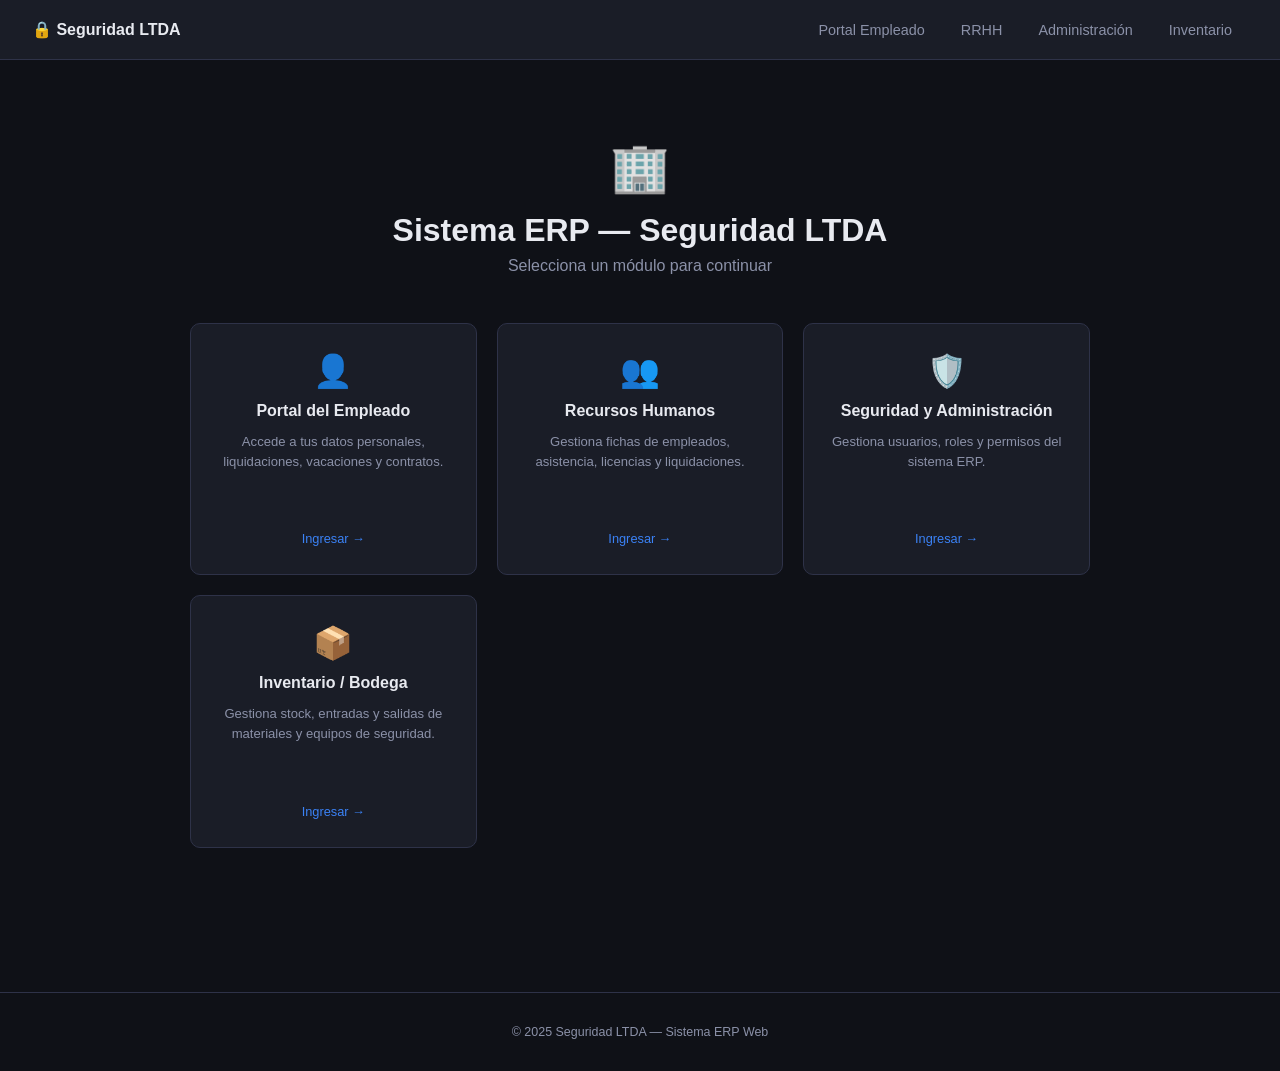
==== index.html @ ea44363c "index y README.md base" ====
<!DOCTYPE html>
<html lang="es">
<head>
  <meta charset="UTF-8" />
  <meta name="viewport" content="width=device-width, initial-scale=1.0" />
  <title>ERP — Seguridad LTDA</title>
  <style>
    :root {
      --color-bg: #0f1117;
      --color-card: #1a1d27;
      --color-border: #2e3248;
      --color-accent: #3b82f6;
      --color-accent-hover: #2563eb;
      --color-text-primary: #e8eaf0;
      --color-text-secondary: #8b91a8;
      --font-main: 'Segoe UI', 'Helvetica Neue', sans-serif;
    }

    *, *::before, *::after { box-sizing: border-box; margin: 0; padding: 0; }

    body {
      font-family: var(--font-main);
      background-color: var(--color-bg);
      color: var(--color-text-primary);
      min-height: 100vh;
    }

    .navbar {
      background-color: var(--color-card);
      border-bottom: 1px solid var(--color-border);
      padding: 0 2rem;
      display: flex;
      align-items: center;
      justify-content: space-between;
      height: 60px;
    }

    .navbar-brand {
      display: flex;
      align-items: center;
      gap: 0.5rem;
      font-size: 1rem;
      font-weight: 700;
      color: var(--color-text-primary);
    }

    .navbar-nav { display: flex; gap: 0.25rem; list-style: none; }

    .navbar-nav a {
      display: block;
      padding: 0.5rem 1rem;
      border-radius: 6px;
      color: var(--color-text-secondary);
      text-decoration: none;
      font-size: 0.9rem;
      transition: background-color 0.2s, color 0.2s;
    }

    .navbar-nav a:hover { background-color: #22263a; color: var(--color-text-primary); }

    .hero {
      display: flex;
      flex-direction: column;
      align-items: center;
      justify-content: center;
      padding: 5rem 2rem;
      text-align: center;
    }

    .hero-icon { font-size: 3rem; margin-bottom: 1rem; }
    .hero h1 { font-size: 2rem; font-weight: 700; margin-bottom: 0.5rem; }
    .hero p { color: var(--color-text-secondary); font-size: 1rem; margin-bottom: 3rem; }

    .modules-grid {
      display: grid;
      grid-template-columns: repeat(auto-fit, minmax(220px, 1fr));
      gap: 1.25rem;
      width: 100%;
      max-width: 900px;
    }

    .module-card {
      background-color: var(--color-card);
      border: 1px solid var(--color-border);
      border-radius: 10px;
      padding: 1.75rem 1.5rem;
      text-decoration: none;
      color: var(--color-text-primary);
      transition: border-color 0.2s, transform 0.15s;
      display: flex;
      flex-direction: column;
      gap: 0.75rem;
    }

    .module-card:hover { border-color: var(--color-accent); transform: translateY(-3px); }
    .module-card .module-icon { font-size: 2rem; }
    .module-card h3 { font-size: 1rem; font-weight: 600; }
    .module-card p { font-size: 0.82rem; color: var(--color-text-secondary); line-height: 1.5; }
    .module-card .module-arrow { font-size: 0.8rem; color: var(--color-accent); margin-top: auto; }

    .footer {
      text-align: center;
      padding: 2rem;
      font-size: 0.78rem;
      color: var(--color-text-secondary);
      border-top: 1px solid var(--color-border);
      margin-top: 4rem;
    }

    @media (max-width: 600px) {
      .navbar-nav { display: none; }
      .hero h1 { font-size: 1.5rem; }
    }
  </style>
</head>
<body>

  <nav class="navbar">
    <div class="navbar-brand">🔒 Seguridad LTDA</div>
    <ul class="navbar-nav">
      <li><a href="modulos/portal empleado/ERPS 7/login.html">Portal Empleado</a></li>
      <li><a href="modulos/portal empleado/ERPS 7/login.html">RRHH</a></li>
      <li><a href="modulos/seguridad y administracion/ERPS 17/index.html">Administración</a></li>
      <li><a href="">Inventario</a></li>
    </ul>
  </nav>

  <section class="hero">
    <div class="hero-icon">🏢</div>
    <h1>Sistema ERP — Seguridad LTDA</h1>
    <p>Selecciona un módulo para continuar</p>

    <div class="modules-grid">

      <a class="module-card" href="modulos/portal empleado/ERPS 7/login.html">
        <div class="module-icon">👤</div>
        <h3>Portal del Empleado</h3>
        <p>Accede a tus datos personales, liquidaciones, vacaciones y contratos.</p>
        <span class="module-arrow">Ingresar →</span>
      </a>

      <a class="module-card" href="modulos/portal empleado/ERPS 7/login.html">
        <div class="module-icon">👥</div>
        <h3>Recursos Humanos</h3>
        <p>Gestiona fichas de empleados, asistencia, licencias y liquidaciones.</p>
        <span class="module-arrow">Ingresar →</span>
      </a>

      <a class="module-card" href="modulos/seguridad y administracion/ERPS 17/index.html">
        <div class="module-icon">🛡️</div>
        <h3>Seguridad y Administración</h3>
        <p>Gestiona usuarios, roles y permisos del sistema ERP.</p>
        <span class="module-arrow">Ingresar →</span>
      </a>

      <a class="module-card" href="">
        <div class="module-icon">📦</div>
        <h3>Inventario / Bodega</h3>
        <p>Gestiona stock, entradas y salidas de materiales y equipos de seguridad.</p>
        <span class="module-arrow">Ingresar →</span>
      </a>

    </div>
  </section>

  <footer class="footer">
    © 2025 Seguridad LTDA — Sistema ERP Web
  </footer>

</body>
</html>
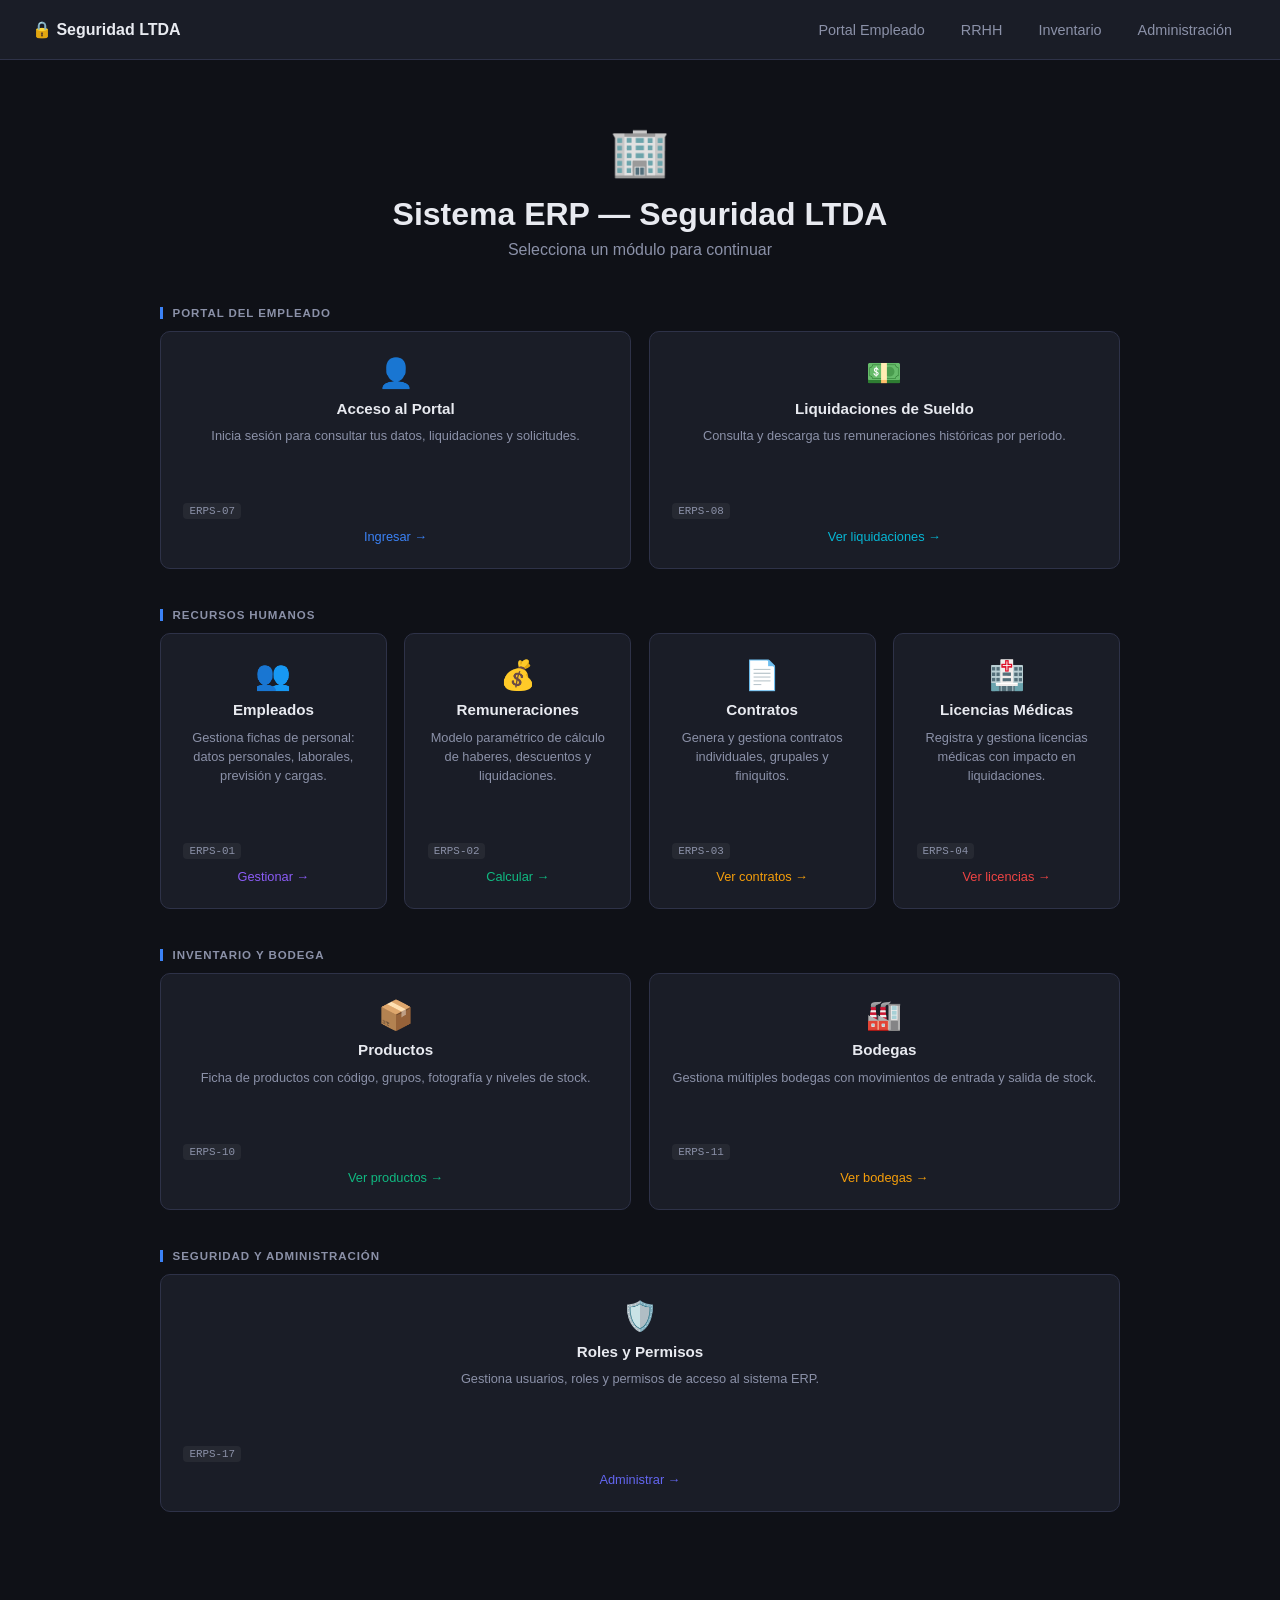
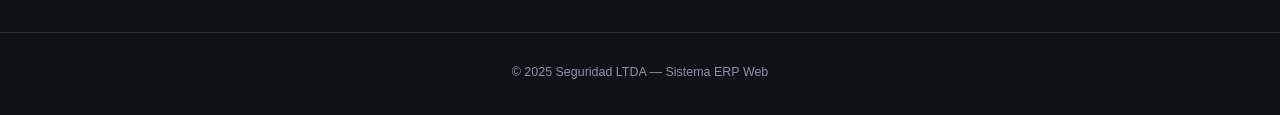
==== commit d33b4516: "pagina inicial separa en html y css aparte, y acceso a distintos modulos" ====
--- a/index.html
+++ b/index.html
@@ -4,124 +4,17 @@
   <meta charset="UTF-8" />
   <meta name="viewport" content="width=device-width, initial-scale=1.0" />
   <title>ERP — Seguridad LTDA</title>
-  <style>
-    :root {
-      --color-bg: #0f1117;
-      --color-card: #1a1d27;
-      --color-border: #2e3248;
-      --color-accent: #3b82f6;
-      --color-accent-hover: #2563eb;
-      --color-text-primary: #e8eaf0;
-      --color-text-secondary: #8b91a8;
-      --font-main: 'Segoe UI', 'Helvetica Neue', sans-serif;
-    }
-
-    *, *::before, *::after { box-sizing: border-box; margin: 0; padding: 0; }
-
-    body {
-      font-family: var(--font-main);
-      background-color: var(--color-bg);
-      color: var(--color-text-primary);
-      min-height: 100vh;
-    }
-
-    .navbar {
-      background-color: var(--color-card);
-      border-bottom: 1px solid var(--color-border);
-      padding: 0 2rem;
-      display: flex;
-      align-items: center;
-      justify-content: space-between;
-      height: 60px;
-    }
-
-    .navbar-brand {
-      display: flex;
-      align-items: center;
-      gap: 0.5rem;
-      font-size: 1rem;
-      font-weight: 700;
-      color: var(--color-text-primary);
-    }
-
-    .navbar-nav { display: flex; gap: 0.25rem; list-style: none; }
-
-    .navbar-nav a {
-      display: block;
-      padding: 0.5rem 1rem;
-      border-radius: 6px;
-      color: var(--color-text-secondary);
-      text-decoration: none;
-      font-size: 0.9rem;
-      transition: background-color 0.2s, color 0.2s;
-    }
-
-    .navbar-nav a:hover { background-color: #22263a; color: var(--color-text-primary); }
-
-    .hero {
-      display: flex;
-      flex-direction: column;
-      align-items: center;
-      justify-content: center;
-      padding: 5rem 2rem;
-      text-align: center;
-    }
-
-    .hero-icon { font-size: 3rem; margin-bottom: 1rem; }
-    .hero h1 { font-size: 2rem; font-weight: 700; margin-bottom: 0.5rem; }
-    .hero p { color: var(--color-text-secondary); font-size: 1rem; margin-bottom: 3rem; }
-
-    .modules-grid {
-      display: grid;
-      grid-template-columns: repeat(auto-fit, minmax(220px, 1fr));
-      gap: 1.25rem;
-      width: 100%;
-      max-width: 900px;
-    }
-
-    .module-card {
-      background-color: var(--color-card);
-      border: 1px solid var(--color-border);
-      border-radius: 10px;
-      padding: 1.75rem 1.5rem;
-      text-decoration: none;
-      color: var(--color-text-primary);
-      transition: border-color 0.2s, transform 0.15s;
-      display: flex;
-      flex-direction: column;
-      gap: 0.75rem;
-    }
-
-    .module-card:hover { border-color: var(--color-accent); transform: translateY(-3px); }
-    .module-card .module-icon { font-size: 2rem; }
-    .module-card h3 { font-size: 1rem; font-weight: 600; }
-    .module-card p { font-size: 0.82rem; color: var(--color-text-secondary); line-height: 1.5; }
-    .module-card .module-arrow { font-size: 0.8rem; color: var(--color-accent); margin-top: auto; }
-
-    .footer {
-      text-align: center;
-      padding: 2rem;
-      font-size: 0.78rem;
-      color: var(--color-text-secondary);
-      border-top: 1px solid var(--color-border);
-      margin-top: 4rem;
-    }
-
-    @media (max-width: 600px) {
-      .navbar-nav { display: none; }
-      .hero h1 { font-size: 1.5rem; }
-    }
-  </style>
+  <link rel="stylesheet" href="styles.css">
 </head>
 <body>
 
   <nav class="navbar">
-    <div class="navbar-brand">🔒 Seguridad LTDA</div>
+    <a class="navbar-brand" href="index.html">🔒 Seguridad LTDA</a>
     <ul class="navbar-nav">
       <li><a href="modulos/portal empleado/ERPS 7/login.html">Portal Empleado</a></li>
-      <li><a href="modulos/portal empleado/ERPS 7/login.html">RRHH</a></li>
+      <li><a href="modulos/rrss/ERPS 1/crudempleado.html">RRHH</a></li>
+      <li><a href="modulos/inventario/ERPS 10/productos.html">Inventario</a></li>
       <li><a href="modulos/seguridad y administracion/ERPS 17/index.html">Administración</a></li>
-      <li><a href="">Inventario</a></li>
     </ul>
   </nav>
 
@@ -130,42 +23,101 @@
     <h1>Sistema ERP — Seguridad LTDA</h1>
     <p>Selecciona un módulo para continuar</p>
 
+    <!-- Portal Empleado -->
+    <div class="section-label">Portal del Empleado</div>
     <div class="modules-grid">
-
-      <a class="module-card" href="modulos/portal empleado/ERPS 7/login.html">
+      <a class="module-card" style="--card-accent:#3b82f6"
+         href="modulos/portal empleado/ERPS 7/login.html">
         <div class="module-icon">👤</div>
-        <h3>Portal del Empleado</h3>
-        <p>Accede a tus datos personales, liquidaciones, vacaciones y contratos.</p>
+        <h3>Acceso al Portal</h3>
+        <p>Inicia sesión para consultar tus datos, liquidaciones y solicitudes.</p>
+        <span class="module-erps">ERPS-07</span>
         <span class="module-arrow">Ingresar →</span>
       </a>
+      <a class="module-card" style="--card-accent:#06b6d4"
+         href="modulos/portal empleado/ERPS 8/crudliquidaciones.html">
+        <div class="module-icon">💵</div>
+        <h3>Liquidaciones de Sueldo</h3>
+        <p>Consulta y descarga tus remuneraciones históricas por período.</p>
+        <span class="module-erps">ERPS-08</span>
+        <span class="module-arrow">Ver liquidaciones →</span>
+      </a>
+    </div>
 
-      <a class="module-card" href="modulos/portal empleado/ERPS 7/login.html">
+    <!-- Recursos Humanos -->
+    <div class="section-label">Recursos Humanos</div>
+    <div class="modules-grid">
+      <a class="module-card" style="--card-accent:#8b5cf6"
+         href="modulos/rrss/ERPS 1/crudempleado.html">
         <div class="module-icon">👥</div>
-        <h3>Recursos Humanos</h3>
-        <p>Gestiona fichas de empleados, asistencia, licencias y liquidaciones.</p>
-        <span class="module-arrow">Ingresar →</span>
+        <h3>Empleados</h3>
+        <p>Gestiona fichas de personal: datos personales, laborales, previsión y cargas.</p>
+        <span class="module-erps">ERPS-01</span>
+        <span class="module-arrow">Gestionar →</span>
       </a>
+      <a class="module-card" style="--card-accent:#10b981"
+         href="modulos/inventario/ERPS 2/liquidacion.html">
+        <div class="module-icon">💰</div>
+        <h3>Remuneraciones</h3>
+        <p>Modelo paramétrico de cálculo de haberes, descuentos y liquidaciones.</p>
+        <span class="module-erps">ERPS-02</span>
+        <span class="module-arrow">Calcular →</span>
+      </a>
+      <a class="module-card" style="--card-accent:#f59e0b"
+         href="modulos/rrss/ERPS 3/crudcontratos.html">
+        <div class="module-icon">📄</div>
+        <h3>Contratos</h3>
+        <p>Genera y gestiona contratos individuales, grupales y finiquitos.</p>
+        <span class="module-erps">ERPS-03</span>
+        <span class="module-arrow">Ver contratos →</span>
+      </a>
+      <a class="module-card" style="--card-accent:#ef4444"
+         href="modulos/rrss/ERPS 4/crudlicenciamedica.html">
+        <div class="module-icon">🏥</div>
+        <h3>Licencias Médicas</h3>
+        <p>Registra y gestiona licencias médicas con impacto en liquidaciones.</p>
+        <span class="module-erps">ERPS-04</span>
+        <span class="module-arrow">Ver licencias →</span>
+      </a>
+    </div>
 
-      <a class="module-card" href="modulos/seguridad y administracion/ERPS 17/index.html">
+    <!-- Inventario -->
+    <div class="section-label">Inventario y Bodega</div>
+    <div class="modules-grid">
+      <a class="module-card" style="--card-accent:#10b981"
+         href="modulos/inventario/ERPS 10/productos.html">
+        <div class="module-icon">📦</div>
+        <h3>Productos</h3>
+        <p>Ficha de productos con código, grupos, fotografía y niveles de stock.</p>
+        <span class="module-erps">ERPS-10</span>
+        <span class="module-arrow">Ver productos →</span>
+      </a>
+      <a class="module-card" style="--card-accent:#f59e0b"
+         href="modulos/inventario/ERPS 11/bodegas.html">
+        <div class="module-icon">🏭</div>
+        <h3>Bodegas</h3>
+        <p>Gestiona múltiples bodegas con movimientos de entrada y salida de stock.</p>
+        <span class="module-erps">ERPS-11</span>
+        <span class="module-arrow">Ver bodegas →</span>
+      </a>
+    </div>
+
+    <!-- Seguridad -->
+    <div class="section-label">Seguridad y Administración</div>
+    <div class="modules-grid">
+      <a class="module-card" style="--card-accent:#6366f1"
+         href="modulos/seguridad y administracion/ERPS 17/index.html">
         <div class="module-icon">🛡️</div>
-        <h3>Seguridad y Administración</h3>
-        <p>Gestiona usuarios, roles y permisos del sistema ERP.</p>
-        <span class="module-arrow">Ingresar →</span>
+        <h3>Roles y Permisos</h3>
+        <p>Gestiona usuarios, roles y permisos de acceso al sistema ERP.</p>
+        <span class="module-erps">ERPS-17</span>
+        <span class="module-arrow">Administrar →</span>
       </a>
+    </div>
 
-      <a class="module-card" href="">
-        <div class="module-icon">📦</div>
-        <h3>Inventario / Bodega</h3>
-        <p>Gestiona stock, entradas y salidas de materiales y equipos de seguridad.</p>
-        <span class="module-arrow">Ingresar →</span>
-      </a>
-
-    </div>
   </section>
 
-  <footer class="footer">
-    © 2025 Seguridad LTDA — Sistema ERP Web
-  </footer>
+  <footer class="footer">© 2025 Seguridad LTDA — Sistema ERP Web</footer>
 
 </body>
-</html>+</html>
--- a/styles.css
+++ b/styles.css
@@ -0,0 +1,183 @@
+/* ============================================================
+   styles.css — ERP Seguridad LTDA · index.html
+   ============================================================ */
+
+:root {
+  --color-bg:             #0f1117;
+  --color-card:           #1a1d27;
+  --color-border:         #2e3248;
+  --color-accent:         #3b82f6;
+  --color-text-primary:   #e8eaf0;
+  --color-text-secondary: #8b91a8;
+  --font-main:            'Segoe UI', 'Helvetica Neue', sans-serif;
+}
+
+*, *::before, *::after { box-sizing: border-box; margin: 0; padding: 0; }
+
+body {
+  font-family: var(--font-main);
+  background-color: var(--color-bg);
+  color: var(--color-text-primary);
+  min-height: 100vh;
+}
+
+/* ── NAVBAR ── */
+.navbar {
+  background-color: var(--color-card);
+  border-bottom: 1px solid var(--color-border);
+  padding: 0 2rem;
+  display: flex;
+  align-items: center;
+  justify-content: space-between;
+  height: 60px;
+}
+
+.navbar-brand {
+  display: flex;
+  align-items: center;
+  gap: 0.5rem;
+  font-size: 1rem;
+  font-weight: 700;
+  color: var(--color-text-primary);
+  text-decoration: none;
+}
+
+.navbar-nav { display: flex; gap: 0.25rem; list-style: none; }
+
+.navbar-nav a {
+  display: block;
+  padding: 0.5rem 1rem;
+  border-radius: 6px;
+  color: var(--color-text-secondary);
+  text-decoration: none;
+  font-size: 0.9rem;
+  transition: background-color 0.2s, color 0.2s;
+}
+
+.navbar-nav a:hover {
+  background-color: #22263a;
+  color: var(--color-text-primary);
+}
+
+/* ── HERO ── */
+.hero {
+  display: flex;
+  flex-direction: column;
+  align-items: center;
+  padding: 4rem 2rem 3rem;
+  text-align: center;
+}
+
+.hero-icon { font-size: 3rem; margin-bottom: 1rem; }
+
+.hero h1 { font-size: 2rem; font-weight: 700; margin-bottom: 0.5rem; }
+
+.hero p {
+  color: var(--color-text-secondary);
+  font-size: 1rem;
+  margin-bottom: 3rem;
+}
+
+/* ── SECTION LABEL ── */
+.section-label {
+  width: 100%;
+  max-width: 960px;
+  text-align: left;
+  font-size: 0.72rem;
+  font-weight: 600;
+  text-transform: uppercase;
+  letter-spacing: 0.08em;
+  color: var(--color-text-secondary);
+  margin-bottom: 0.75rem;
+  border-left: 3px solid var(--color-accent);
+  padding-left: 0.6rem;
+}
+
+/* ── MODULES GRID ── */
+.modules-grid {
+  display: grid;
+  grid-template-columns: repeat(auto-fit, minmax(210px, 1fr));
+  gap: 1.1rem;
+  width: 100%;
+  max-width: 960px;
+  margin-bottom: 2.5rem;
+}
+
+/* ── MODULE CARD ── */
+.module-card {
+  background-color: var(--color-card);
+  border: 1px solid var(--color-border);
+  border-radius: 10px;
+  padding: 1.5rem 1.4rem;
+  text-decoration: none;
+  color: var(--color-text-primary);
+  transition: border-color 0.2s, transform 0.15s;
+  display: flex;
+  flex-direction: column;
+  gap: 0.6rem;
+  position: relative;
+  overflow: hidden;
+}
+
+.module-card::before {
+  content: '';
+  position: absolute;
+  top: 0; left: 0; right: 0;
+  height: 2px;
+  background: var(--card-accent, var(--color-accent));
+  transform: scaleX(0);
+  transform-origin: left;
+  transition: transform 0.25s;
+}
+
+.module-card:hover {
+  border-color: var(--card-accent, var(--color-accent));
+  transform: translateY(-3px);
+}
+
+.module-card:hover::before { transform: scaleX(1); }
+
+.module-card .module-icon { font-size: 1.8rem; }
+
+.module-card h3 { font-size: 0.95rem; font-weight: 600; }
+
+.module-card p {
+  font-size: 0.8rem;
+  color: var(--color-text-secondary);
+  line-height: 1.5;
+  flex: 1;
+}
+
+.module-card .module-erps {
+  font-size: 0.68rem;
+  font-family: monospace;
+  color: var(--color-text-secondary);
+  background: rgba(255,255,255,0.05);
+  border-radius: 4px;
+  padding: 2px 6px;
+  display: inline-block;
+  width: fit-content;
+}
+
+.module-card .module-arrow {
+  font-size: 0.8rem;
+  color: var(--card-accent, var(--color-accent));
+  margin-top: auto;
+}
+
+/* ── FOOTER ── */
+.footer {
+  text-align: center;
+  padding: 2rem;
+  font-size: 0.78rem;
+  color: var(--color-text-secondary);
+  border-top: 1px solid var(--color-border);
+  margin-top: 2rem;
+}
+
+/* ── RESPONSIVE ── */
+@media (max-width: 600px) {
+  .navbar-nav { display: none; }
+  .hero h1 { font-size: 1.5rem; }
+  .modules-grid { grid-template-columns: 1fr 1fr; }
+}
